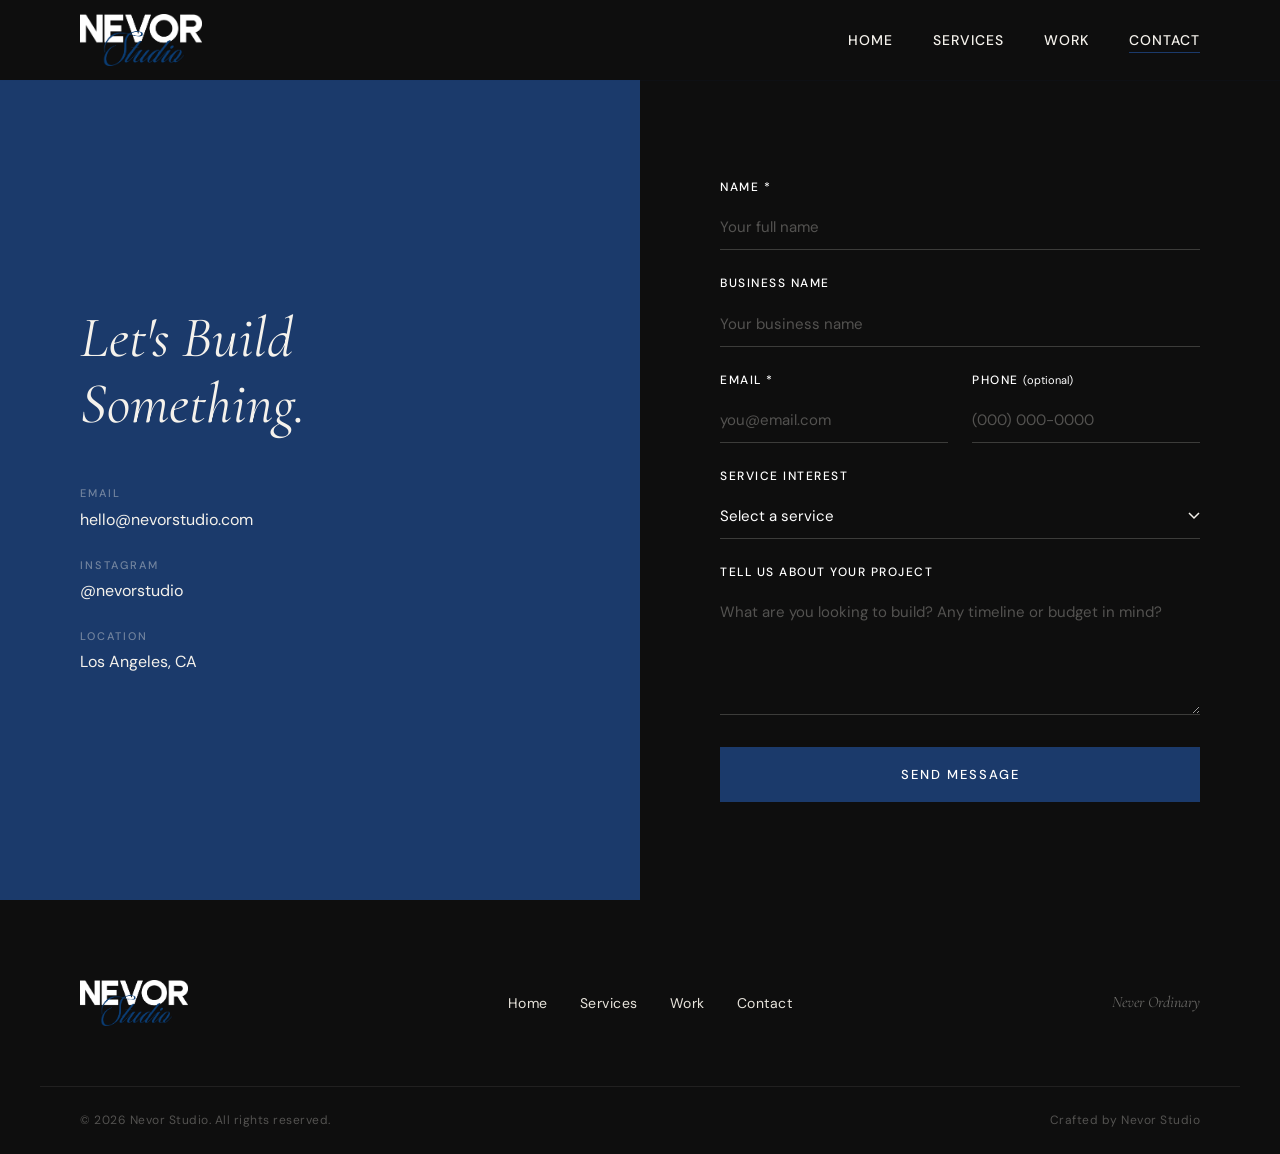
==== contact.html @ f866e5fb "Initial commit" ====
<!DOCTYPE html>
<html lang="en">
<head>
    <meta charset="UTF-8">
    <meta name="viewport" content="width=device-width, initial-scale=1.0">
    <title>Contact — NEVOR Studio</title>
    <link rel="preconnect" href="https://fonts.googleapis.com">
    <link rel="preconnect" href="https://fonts.gstatic.com" crossorigin>
    <link href="https://fonts.googleapis.com/css2?family=Cormorant+Garamond:ital,wght@0,400;0,600;0,700;1,400;1,600;1,700&family=DM+Sans:ital,wght@0,400;0,500;0,700;1,400&display=swap" rel="stylesheet">
    <link rel="stylesheet" href="styles.css">
</head>
<body>

    <!-- Navigation -->
    <nav class="nav nav-dark" id="nav">
        <div class="nav-inner">
            <a href="index.html" class="nav-logo" aria-label="Nevor Studio home">
                <img class="nav-logo-image" src="assets/nevor-logo.png" alt="Nevor Studio logo">
            </a>
            <button class="nav-hamburger" id="navHamburger" aria-label="Toggle menu">
                <span></span>
                <span></span>
                <span></span>
            </button>
            <ul class="nav-links" id="navLinks">
                <li><a href="index.html">Home</a></li>
                <li><a href="services.html">Services</a></li>
                <li><a href="work.html">Work</a></li>
                <li><a href="contact.html" class="active">Contact</a></li>
            </ul>
        </div>
    </nav>

    <!-- Mobile Overlay -->
    <div class="mobile-overlay" id="mobileOverlay">
        <ul class="mobile-nav-links">
            <li><a href="index.html">Home</a></li>
            <li><a href="services.html">Services</a></li>
            <li><a href="work.html">Work</a></li>
            <li><a href="contact.html">Contact</a></li>
        </ul>
    </div>

    <!-- Contact Section -->
    <section class="contact-split">
        <div class="contact-left">
            <div class="contact-left-content fade-in">
                <h1 class="contact-headline">Let's Build<br>Something.</h1>
                <div class="contact-info">
                    <div class="contact-info-item">
                        <span class="contact-info-label">Email</span>
                        <a href="mailto:hello@nevorstudio.com" class="contact-info-value">hello@nevorstudio.com</a>
                    </div>
                    <div class="contact-info-item">
                        <span class="contact-info-label">Instagram</span>
                        <a href="#" class="contact-info-value">@nevorstudio</a>
                    </div>
                    <div class="contact-info-item">
                        <span class="contact-info-label">Location</span>
                        <span class="contact-info-value">Los Angeles, CA</span>
                    </div>
                </div>
            </div>
        </div>
        <div class="contact-right">
            <form class="contact-form fade-in" action="#" method="POST">
                <div class="form-group">
                    <label for="name">Name *</label>
                    <input type="text" id="name" name="name" required placeholder="Your full name">
                </div>
                <div class="form-group">
                    <label for="business">Business Name</label>
                    <input type="text" id="business" name="business" placeholder="Your business name">
                </div>
                <div class="form-row">
                    <div class="form-group">
                        <label for="email">Email *</label>
                        <input type="email" id="email" name="email" required placeholder="you@email.com">
                    </div>
                    <div class="form-group">
                        <label for="phone">Phone <span class="optional">(optional)</span></label>
                        <input type="tel" id="phone" name="phone" placeholder="(000) 000-0000">
                    </div>
                </div>
                <div class="form-group">
                    <label for="service">Service Interest</label>
                    <select id="service" name="service">
                        <option value="" disabled selected>Select a service</option>
                        <option value="foundation">Foundation</option>
                        <option value="digital-presence">Digital Presence</option>
                        <option value="care-plan">Care Plan</option>
                        <option value="not-sure">Not Sure</option>
                    </select>
                </div>
                <div class="form-group">
                    <label for="message">Tell us about your project</label>
                    <textarea id="message" name="message" rows="5" placeholder="What are you looking to build? Any timeline or budget in mind?"></textarea>
                </div>
                <button type="submit" class="btn btn-submit">Send Message</button>
            </form>
        </div>
    </section>

    <!-- Footer -->
    <footer class="footer contact-footer">
        <div class="footer-inner">
            <div class="footer-logo">
                <a href="index.html" class="nav-logo">
                    <img class="footer-logo-image" src="assets/nevor-logo.png" alt="Nevor Studio logo">
                </a>
            </div>
            <ul class="footer-links">
                <li><a href="index.html">Home</a></li>
                <li><a href="services.html">Services</a></li>
                <li><a href="work.html">Work</a></li>
                <li><a href="contact.html">Contact</a></li>
            </ul>
            <p class="footer-tagline">Never Ordinary</p>
        </div>
        <div class="footer-bottom">
            <p>&copy; 2026 Nevor Studio. All rights reserved.</p>
            <p>Crafted by Nevor Studio</p>
        </div>
    </footer>

    <script src="main.js"></script>
</body>
</html>
---- styles.css ----
/* ============================================
   NEVOR Studio — styles.css
   ============================================ */

/* --- Reset & Base --- */
*, *::before, *::after {
    margin: 0;
    padding: 0;
    box-sizing: border-box;
}

:root {
    --navy: #1B3A6B;
    --cream: #F5F2EC;
    --dark: #0E0E0E;
    --warm-gray: #E8E4DC;
    --white: #FFFFFF;
    --mid-gray: #2A2A2A;
    --font-serif: 'Cormorant Garamond', Georgia, serif;
    --font-sans: 'DM Sans', Helvetica, Arial, sans-serif;
}

html {
    scroll-behavior: smooth;
    font-size: 16px;
}

body {
    font-family: var(--font-sans);
    background-color: var(--dark);
    color: var(--cream);
    line-height: 1.6;
    overflow-x: hidden;
    -webkit-font-smoothing: antialiased;
    -moz-osx-font-smoothing: grayscale;
}

a {
    text-decoration: none;
    color: inherit;
    transition: color 0.3s ease;
}

ul {
    list-style: none;
}

img {
    max-width: 100%;
    display: block;
}

.container {
    max-width: 1200px;
    margin: 0 auto;
    padding: 0 40px;
}

/* --- Fade-in Animation --- */
.fade-in {
    opacity: 0;
    transform: translateY(30px);
    transition: opacity 0.8s ease, transform 0.8s ease;
}

.fade-in.visible {
    opacity: 1;
    transform: translateY(0);
}

/* ============================================
   NAVIGATION
   ============================================ */
.nav {
    position: fixed;
    top: 0;
    left: 0;
    right: 0;
    z-index: 1000;
    transition: background-color 0.4s ease, box-shadow 0.4s ease;
    background: transparent;
}

.nav.scrolled,
.nav.nav-solid {
    background-color: var(--dark);
    box-shadow: 0 1px 0 rgba(27, 58, 107, 0.08);
}

.nav.nav-dark {
    background-color: var(--dark);
    box-shadow: 0 1px 0 rgba(27, 58, 107, 0.08);
}

.nav.nav-dark.scrolled {
    background-color: var(--dark);
}

.nav-inner {
    max-width: 1200px;
    margin: 0 auto;
    padding: 0 40px;
    display: flex;
    justify-content: space-between;
    align-items: center;
    height: 80px;
}

.nav-logo {
    display: flex;
    align-items: center;
    z-index: 1001;
}

.nav-logo-image {
    height: 52px;
    width: auto;
}

.logo-nevor {
    font-family: var(--font-serif);
    font-weight: 700;
    font-size: 22px;
    letter-spacing: 2px;
    text-transform: uppercase;
    color: var(--cream);
    transition: color 0.4s ease;
}

.logo-studio {
    font-family: var(--font-serif);
    font-weight: 400;
    font-style: italic;
    font-size: 20px;
    color: var(--cream);
    transition: color 0.4s ease;
}

.nav.scrolled .logo-nevor,
.nav.scrolled .logo-studio,
.nav.nav-solid .logo-nevor,
.nav.nav-solid .logo-studio {
    color: var(--cream);
}

.nav.nav-dark .logo-nevor,
.nav.nav-dark .logo-studio {
    color: var(--cream);
}

.nav.nav-dark.scrolled .logo-nevor,
.nav.nav-dark.scrolled .logo-studio {
    color: var(--cream);
}

.nav-links {
    display: flex;
    gap: 40px;
    align-items: center;
}

.nav-links a {
    font-family: var(--font-sans);
    font-size: 14px;
    font-weight: 500;
    letter-spacing: 1px;
    text-transform: uppercase;
    color: var(--cream);
    position: relative;
    transition: color 0.4s ease;
}

.nav.scrolled .nav-links a,
.nav.nav-solid .nav-links a {
    color: var(--cream);
}

.nav.nav-dark .nav-links a {
    color: var(--cream);
}

.nav.nav-dark.scrolled .nav-links a {
    color: var(--cream);
}

.nav-links a::after {
    content: '';
    position: absolute;
    bottom: -4px;
    left: 0;
    width: 0;
    height: 1px;
    background-color: var(--navy);
    transition: width 0.3s ease;
}

.nav-links a:hover::after,
.nav-links a.active::after {
    width: 100%;
}

/* Hamburger */
.nav-hamburger {
    display: none;
    flex-direction: column;
    justify-content: center;
    gap: 5px;
    background: none;
    border: none;
    cursor: pointer;
    z-index: 1001;
    padding: 8px;
}

.nav-hamburger span {
    display: block;
    width: 24px;
    height: 2px;
    background-color: var(--cream);
    transition: all 0.3s ease;
}

.nav.scrolled .nav-hamburger span,
.nav.nav-solid .nav-hamburger span {
    background-color: var(--cream);
}

.nav.nav-dark .nav-hamburger span {
    background-color: var(--cream);
}

.nav.nav-dark.scrolled .nav-hamburger span {
    background-color: var(--cream);
}

.nav-hamburger.active span {
    background-color: var(--cream) !important;
}

.nav-hamburger.active span:nth-child(1) {
    transform: rotate(45deg) translate(5px, 5px);
}

.nav-hamburger.active span:nth-child(2) {
    opacity: 0;
}

.nav-hamburger.active span:nth-child(3) {
    transform: rotate(-45deg) translate(5px, -5px);
}

/* Mobile Overlay */
.mobile-overlay {
    position: fixed;
    inset: 0;
    background-color: var(--dark);
    z-index: 999;
    display: flex;
    align-items: center;
    justify-content: center;
    opacity: 0;
    pointer-events: none;
    transition: opacity 0.4s ease;
}

.mobile-overlay.active {
    opacity: 1;
    pointer-events: all;
}

.mobile-nav-links {
    text-align: center;
    display: flex;
    flex-direction: column;
    gap: 32px;
}

.mobile-nav-links a {
    font-family: var(--font-serif);
    font-size: 36px;
    font-weight: 600;
    color: var(--cream);
    letter-spacing: 1px;
    transition: color 0.3s ease;
}

.mobile-nav-links a:hover {
    color: var(--navy);
}

/* ============================================
   HERO — Home
   ============================================ */
.hero {
    min-height: 100vh;
    display: flex;
    align-items: center;
    justify-content: center;
    position: relative;
    background-color: var(--dark);
    background-image:
        radial-gradient(ellipse at 20% 50%, rgba(27, 58, 107, 0.08) 0%, transparent 60%),
        radial-gradient(ellipse at 80% 30%, rgba(245, 242, 236, 0.03) 0%, transparent 50%);
    padding: 0 40px;
    text-align: center;
    overflow: hidden;
}

.hero::before {
    content: '';
    position: absolute;
    inset: 0;
    background-image: url("data:image/svg+xml,%3Csvg width='200' height='200' xmlns='http://www.w3.org/2000/svg'%3E%3Cfilter id='noise'%3E%3CfeTurbulence type='fractalNoise' baseFrequency='0.9' numOctaves='4' stitchTiles='stitch'/%3E%3C/filter%3E%3Crect width='100%25' height='100%25' filter='url(%23noise)' opacity='0.015'/%3E%3C/svg%3E");
    pointer-events: none;
}

.hero-content {
    position: relative;
    z-index: 1;
}

.hero-logo-container {
    display: flex;
    flex-direction: column;
    align-items: center;
    margin-bottom: 40px;
}

.hero-logo {
    max-width: 500px;
    height: auto;
    margin-bottom: 20px;
}

.hero-tagline {
    font-family: var(--font-sans);
    font-size: 18px;
    font-weight: 700;
    letter-spacing: 2px;
    text-transform: uppercase;
    color: var(--cream);
    margin: 0;
}

.hero-headline {
    margin-bottom: 32px;
}

.hero-line1 {
    display: block;
    font-family: var(--font-serif);
    font-style: italic;
    font-weight: 400;
    font-size: clamp(56px, 8vw, 96px);
    line-height: 1.05;
    color: var(--cream);
}

.hero-line2 {
    display: block;
    font-family: var(--font-serif);
    font-weight: 700;
    font-size: clamp(56px, 8vw, 96px);
    line-height: 1.05;
    color: var(--navy);
}

.hero-sub {
    font-family: var(--font-sans);
    font-size: clamp(15px, 1.8vw, 18px);
    color: var(--warm-gray);
    max-width: 540px;
    margin: 0 auto 48px;
    line-height: 1.7;
}

/* Scroll Indicator */
.scroll-indicator {
    position: absolute;
    bottom: 40px;
    left: 50%;
    transform: translateX(-50%);
}

.scroll-indicator span {
    display: block;
    width: 1px;
    height: 48px;
    background: linear-gradient(to bottom, var(--cream), transparent);
    animation: scrollPulse 2s ease-in-out infinite;
}

@keyframes scrollPulse {
    0%, 100% { opacity: 0.4; transform: scaleY(1); }
    50% { opacity: 1; transform: scaleY(1.2); }
}

/* ============================================
   PAGE GUIDE LINES — Wireframe Effect
   ============================================ */
body::before {
    content: '';
    position: fixed;
    top: 0;
    left: 50%;
    transform: translateX(-50%);
    width: 1px;
    height: 100%;
    background: linear-gradient(to bottom, rgba(245, 242, 236, 0.25), rgba(245, 242, 236, 0.1), transparent);
    pointer-events: none;
    z-index: -1;
}

.hero::after,
.intro::after,
.services-overview::after,
.work-teaser::after,
.process::after {
    content: '';
    display: block;
    position: absolute;
    bottom: -80px;
    left: 50%;
    transform: translateX(-50%);
    width: 1px;
    height: 80px;
    background: linear-gradient(to bottom, rgba(245, 242, 236, 0.4), rgba(245, 242, 236, 0.1));
    pointer-events: none;
}

/* ============================================
   BUTTONS
   ============================================ */
.btn {
    display: inline-block;
    font-family: var(--font-sans);
    font-size: 13px;
    font-weight: 500;
    letter-spacing: 2px;
    text-transform: uppercase;
    padding: 16px 40px;
    border: none;
    cursor: pointer;
    transition: all 0.4s ease;
}

.btn-outline-cream {
    background: transparent;
    border: 1px solid var(--cream);
    color: var(--cream);
}

.btn-outline-cream:hover {
    background: var(--navy);
    border-color: var(--navy);
    color: var(--white);
}

.btn-outline-dark {
    background: transparent;
    border: 1px solid var(--dark);
    color: var(--dark);
}

.btn-outline-dark:hover {
    background: var(--navy);
    border-color: var(--navy);
    color: var(--white);
}

.btn-cream {
    background: var(--cream);
    color: var(--dark);
}

.btn-cream:hover {
    background: var(--white);
    transform: translateY(-2px);
}

.btn-submit {
    background: var(--navy);
    color: var(--white);
    width: 100%;
    font-family: var(--font-sans);
    font-size: 13px;
    font-weight: 500;
    letter-spacing: 2px;
    text-transform: uppercase;
    padding: 18px 40px;
    border: 1px solid var(--navy);
    cursor: pointer;
    transition: all 0.4s ease;
}

.btn-submit:hover {
    background: var(--dark);
    border-color: var(--dark);
}

/* Text Links */
.text-link {
    font-family: var(--font-sans);
    font-size: 14px;
    font-weight: 500;
    letter-spacing: 1px;
    text-transform: uppercase;
    color: var(--cream);
    position: relative;
    display: inline-block;
}

.text-link::after {
    content: '';
    position: absolute;
    bottom: -2px;
    left: 0;
    width: 100%;
    height: 1px;
    background-color: currentColor;
    transform: scaleX(0.3);
    transform-origin: left;
    transition: transform 0.3s ease;
}

.text-link:hover::after {
    transform: scaleX(1);
}

.text-link.light {
    color: var(--cream);
}

/* ============================================
   SECTION LABELS
   ============================================ */
.section-label {
    display: flex;
    align-items: center;
    justify-content: center;
    gap: 20px;
    margin-bottom: 48px;
}

.label-text {
    font-family: var(--font-sans);
    font-size: 12px;
    font-weight: 500;
    letter-spacing: 3px;
    text-transform: uppercase;
    color: var(--cream);
    white-space: nowrap;
}

.label-text.light {
    color: var(--warm-gray);
}

.label-line {
    display: block;
    width: 60px;
    height: 1px;
    background-color: rgba(245, 242, 236, 0.2);
}

.label-line.light {
    background-color: rgba(245, 242, 236, 0.2);
}

.section-link {
    text-align: center;
    margin-top: 48px;
}

/* ============================================
   INTRO / PHILOSOPHY
   ============================================ */
.intro {
    background-color: var(--dark);
    padding: 120px 0;
    text-align: center;
    position: relative;
}

.intro-statement {
    font-family: var(--font-serif);
    font-size: clamp(28px, 3.5vw, 42px);
    font-weight: 400;
    line-height: 1.4;
    color: var(--cream);
    max-width: 800px;
    margin: 0 auto;
}

/* ============================================
   DARK SECTION
   ============================================ */
.dark-section {
    background-color: var(--dark);
    padding: 120px 0;
}

/* ============================================
   SERVICES OVERVIEW — Home
   ============================================ */
.services-overview {
    padding: 120px 0;
    position: relative;
}

.services-grid {
    display: grid;
    grid-template-columns: repeat(3, 1fr);
    gap: 32px;
}

.service-card {
    border: 1px solid rgba(27, 58, 107, 0.4);
    padding: 48px 36px;
    transition: all 0.5s ease;
    position: relative;
    overflow: hidden;
    box-shadow: 0 4px 12px rgba(27, 58, 107, 0.15);
}

.service-card::before {
    content: '';
    position: absolute;
    inset: 0;
    background-color: var(--navy);
    opacity: 0;
    transition: opacity 0.5s ease;
    z-index: 0;
}

.service-card:hover::before {
    opacity: 1;
}

.service-card:hover {
    transform: translateY(-6px);
    border-color: var(--navy);
}

.service-card > * {
    position: relative;
    z-index: 1;
}

.service-card-title {
    font-family: var(--font-serif);
    font-size: 28px;
    font-weight: 600;
    color: var(--cream);
    margin-bottom: 16px;
}

.service-card-desc {
    font-family: var(--font-sans);
    font-size: 15px;
    color: var(--warm-gray);
    line-height: 1.7;
    margin-bottom: 24px;
}

.service-card-arrow {
    font-size: 20px;
    color: var(--cream);
    opacity: 0;
    transition: opacity 0.3s ease;
}

.service-card:hover .service-card-arrow {
    opacity: 1;
}

/* ============================================
   WORK GRID — Home
   ============================================ */
.work-teaser {
    background-color: var(--dark);
    padding: 120px 0;
    position: relative;
}

.work-grid {
    display: grid;
    grid-template-columns: repeat(2, 1fr);
    gap: 50px;
    padding: 40px;
    max-width: 1200px;
}

.work-card-image {
    width: 100%;
    aspect-ratio: 1 / 1;
    flex: 0 0 auto;
    margin-bottom: 12px;
    overflow: hidden;
    position: relative;
    background-color: rgba(27, 58, 107, 0.06);
    border: none;
    border-radius: 4px;
    display: flex;
    align-items: center;
    justify-content: center;
}

.work-card-image::after {
    content: '';
    position: absolute;
    inset: 0;
    background: linear-gradient(135deg, transparent 40%, rgba(27, 58, 107, 0.1));
    opacity: 0;
    transition: opacity 0.4s ease;
}

.work-card:hover .work-card-image::after {
    opacity: 1;
}

.work-card-photo {
    width: 100%;
    height: 100%;
    object-fit: cover;
    display: block;
}

.work-card-title {
    font-family: var(--font-serif);
    font-size: 24px;
    font-weight: 600;
    color: var(--white);
    margin: 0 0 4px 0;
    line-height: 1.2;
}

.work-card-tag {
    font-family: var(--font-sans);
    font-size: 13px;
    font-weight: 500;
    letter-spacing: 1.5px;
    text-transform: uppercase;
    color: var(--navy);
    margin: 0 0 0 0;
}

.work-card-desc {
    font-family: var(--font-sans);
    font-size: 13px;
    color: var(--white);
    line-height: 1.5;
    margin: 6px 0 0 0;
    display: -webkit-box;
    -webkit-line-clamp: 2;
    -webkit-box-orient: vertical;
    overflow: hidden;
}

/* ============================================
   PROCESS STRIP
   ============================================ */
.process {
    padding: 120px 0;
    position: relative;
}

.process-grid {
    display: grid;
    grid-template-columns: repeat(4, 1fr);
    gap: 40px;
}

.process-step {
    text-align: center;
}

.process-number {
    display: block;
    font-family: var(--font-serif);
    font-size: 48px;
    font-weight: 700;
    color: var(--navy);
    margin-bottom: 12px;
}

.process-label {
    font-family: var(--font-sans);
    font-size: 16px;
    font-weight: 500;
    color: var(--cream);
    letter-spacing: 1px;
    text-transform: uppercase;
    margin-bottom: 10px;
}

.process-desc {
    font-family: var(--font-sans);
    font-size: 14px;
    color: var(--warm-gray);
    line-height: 1.6;
}

/* ============================================
   CTA SECTION
   ============================================ */
.cta-section {
    background-color: var(--navy);
    padding: 120px 0;
    text-align: center;
}

.cta-headline {
    font-family: var(--font-serif);
    font-size: clamp(32px, 4vw, 48px);
    font-weight: 400;
    font-style: italic;
    color: var(--cream);
    margin-bottom: 16px;
}

.cta-sub {
    font-family: var(--font-sans);
    font-size: 16px;
    color: rgba(245, 242, 236, 0.7);
    margin-bottom: 40px;
}

/* Work Page CTA Section */
.work-cta-section {
    background-color: var(--dark);
    padding: 80px 40px;
    text-align: center;
}

.work-cta-content {
    max-width: 600px;
    margin: 0 auto;
}

.work-cta-headline {
    font-family: var(--font-serif);
    font-size: clamp(28px, 3vw, 40px);
    font-weight: 400;
    font-style: italic;
    color: var(--cream);
    margin-bottom: 16px;
}

.work-cta-subtext {
    font-family: var(--font-sans);
    font-size: 16px;
    color: var(--white);
    margin-bottom: 32px;
    line-height: 1.6;
}

.work-cta-button {
    display: inline-block;
    font-family: var(--font-sans);
    font-size: 14px;
    font-weight: 500;
    letter-spacing: 1px;
    text-transform: uppercase;
    color: var(--white);
    background-color: var(--navy);
    border: 2px solid var(--navy);
    padding: 14px 40px;
    border-radius: 0;
    transition: all 0.3s ease;
    cursor: pointer;
    text-decoration: none;
}

.work-cta-button:hover {
    background-color: transparent;
    color: var(--navy);
    border-color: var(--navy);
}

@media (max-width: 768px) {
    .work-cta-section {
        padding: 60px 20px;
    }

    .work-cta-headline {
        font-size: clamp(24px, 5vw, 32px);
    }

    .work-cta-subtext {
        font-size: 15px;
        margin-bottom: 24px;
    }

    .work-cta-button {
        padding: 12px 32px;
        font-size: 13px;
    }
}

/* ============================================
   FOOTER
   ============================================ */
.footer {
    background-color: var(--dark);
    padding-top: 0;
}

.footer.contact-footer {
    padding-top: 80px;
}

.footer-inner {
    max-width: 1200px;
    margin: 0 auto;
    padding: 0 40px;
    display: flex;
    justify-content: space-between;
    align-items: center;
    padding-bottom: 60px;
    border-bottom: 1px solid rgba(245, 242, 236, 0.08);
}

.footer .logo-nevor,
.footer .logo-studio {
    color: var(--cream);
}

.footer-logo-image {
    height: 46px;
    width: auto;
}

.footer-links {
    display: flex;
    gap: 32px;
}

.footer-links a {
    font-family: var(--font-sans);
    font-size: 14px;
    color: var(--warm-gray);
    letter-spacing: 0.5px;
    transition: color 0.3s ease;
}

.footer-links a:hover {
    color: var(--cream);
}

.footer-tagline {
    font-family: var(--font-serif);
    font-style: italic;
    font-size: 16px;
    color: rgba(245, 242, 236, 0.4);
}

.footer-bottom {
    max-width: 1200px;
    margin: 0 auto;
    padding: 24px 40px;
    display: flex;
    justify-content: space-between;
    align-items: center;
}

.footer-bottom p {
    font-family: var(--font-sans);
    font-size: 12px;
    color: rgba(245, 242, 236, 0.3);
    letter-spacing: 0.5px;
}

/* ============================================
   PAGE HEROES — Internal Pages
   ============================================ */
.page-hero {
    padding: 160px 0 80px;
    text-align: center;
    position: relative;
    overflow: hidden;
}

.page-hero::before {
    content: '';
    position: absolute;
    inset: 0;
    background-image: url("data:image/svg+xml,%3Csvg width='200' height='200' xmlns='http://www.w3.org/2000/svg'%3E%3Cfilter id='noise'%3E%3CfeTurbulence type='fractalNoise' baseFrequency='0.9' numOctaves='4' stitchTiles='stitch'/%3E%3C/filter%3E%3Crect width='100%25' height='100%25' filter='url(%23noise)' opacity='0.015'/%3E%3C/svg%3E");
    pointer-events: none;
}

.page-hero-cream {
    background-color: var(--dark);
    background-image:
        radial-gradient(ellipse at 20% 50%, rgba(27, 58, 107, 0.08) 0%, transparent 60%),
        radial-gradient(ellipse at 80% 30%, rgba(245, 242, 236, 0.03) 0%, transparent 50%);
}

.page-hero-dark {
    background-color: var(--dark);
    background-image:
        radial-gradient(ellipse at 20% 50%, rgba(27, 58, 107, 0.08) 0%, transparent 60%),
        radial-gradient(ellipse at 80% 30%, rgba(245, 242, 236, 0.03) 0%, transparent 50%);
}

.page-hero-headline {
    font-family: var(--font-serif);
    font-size: clamp(40px, 5vw, 64px);
    font-weight: 400;
    font-style: italic;
    color: var(--cream);
    margin-bottom: 16px;
    position: relative;
    z-index: 1;
}

.page-hero-headline.light {
    color: var(--cream);
}

.page-hero-sub {
    font-family: var(--font-sans);
    font-size: 17px;
    color: rgba(245, 242, 236, 0.7);
    max-width: 520px;
    margin: 0 auto;
    position: relative;
    z-index: 1;
}

.page-hero-sub.light {
    color: var(--warm-gray);
}

.work-hero-title {
    font-family: var(--font-sans);
    font-size: 13px;
    font-weight: 500;
    letter-spacing: 2px;
    text-transform: uppercase;
    color: var(--warm-gray);
    margin-bottom: 20px;
}

.work-hero-sub {
    font-family: var(--font-serif);
    font-size: clamp(40px, 5vw, 64px);
    font-weight: 400;
    font-style: italic;
    line-height: 1.1;
    color: var(--cream);
    max-width: 760px;
}

.work-hero-image-wrap {
    margin-top: 32px;
    width: 100%;
    max-width: 920px;
    aspect-ratio: 4 / 5;
    margin-left: auto;
    margin-right: auto;
    overflow: hidden;
    border: 1px solid rgba(245, 242, 236, 0.2);
    background-color: rgba(245, 242, 236, 0.06);
    display: flex;
    align-items: center;
    justify-content: center;
}

.work-hero-image {
    width: 100%;
    height: 100%;
    object-fit: contain;
}

/* ============================================
   SERVICES PAGE — Packages
   ============================================ */
.package-section {
    padding: 120px 0;
}

.package-section:not(.dark-section) {
    background-color: var(--dark);
}

.package-header {
    text-align: center;
    margin-bottom: 64px;
}

.package-label {
    font-family: var(--font-sans);
    font-size: 12px;
    font-weight: 500;
    letter-spacing: 3px;
    text-transform: uppercase;
    color: var(--warm-gray);
    display: block;
    margin-bottom: 16px;
}

.package-label.dark {
    color: var(--warm-gray);
}

.package-title {
    font-family: var(--font-serif);
    font-size: clamp(36px, 4vw, 52px);
    font-weight: 600;
    color: var(--cream);
    margin-bottom: 12px;
}

.package-title.dark {
    color: var(--cream);
}

.package-price {
    font-family: var(--font-sans);
    font-size: 18px;
    font-weight: 500;
    color: var(--navy);
    letter-spacing: 1px;
    margin-bottom: 16px;
}

.package-price.dark {
    color: var(--navy);
}

.package-desc {
    font-family: var(--font-sans);
    font-size: 16px;
    color: var(--warm-gray);
    max-width: 500px;
    margin: 0 auto;
}

.package-desc.dark {
    color: var(--warm-gray);
}

.package-deliverables {
    display: grid;
    grid-template-columns: repeat(3, 1fr);
    gap: 40px;
    margin-bottom: 48px;
}

.deliverable-col {
    border: 1px solid rgba(27, 58, 107, 0.4);
    padding: 32px 24px;
    border-radius: 4px;
    box-shadow: 0 4px 12px rgba(27, 58, 107, 0.15);
}

.deliverable-heading {
    font-family: var(--font-sans);
    font-size: 14px;
    font-weight: 700;
    letter-spacing: 1px;
    text-transform: uppercase;
    color: var(--cream);
    margin-bottom: 20px;
    padding-bottom: 12px;
    border-bottom: 1px solid rgba(245, 242, 236, 0.1);
}

.deliverable-heading.dark {
    color: var(--cream);
    border-bottom-color: rgba(245, 242, 236, 0.1);
}

.deliverable-list {
    list-style: none;
}

.deliverable-list li {
    font-family: var(--font-sans);
    font-size: 14px;
    color: var(--warm-gray);
    line-height: 1.6;
    padding: 8px 0;
    padding-left: 16px;
    position: relative;
}

.deliverable-list li::before {
    content: '';
    position: absolute;
    left: 0;
    top: 50%;
    transform: translateY(-50%);
    width: 4px;
    height: 4px;
    border-radius: 50%;
    background-color: var(--navy);
}

.deliverable-list.dark li {
    color: var(--warm-gray);
}

.package-cta {
    text-align: center;
}

/* Care Plans Grid */
.care-plans-grid {
    display: grid;
    grid-template-columns: repeat(3, 1fr);
    gap: 32px;
    margin-top: 48px;
}

.care-card {
    border: 1px solid rgba(27, 58, 107, 0.3);
    padding: 48px 36px;
    transition: all 0.4s ease;
    box-shadow: 0 4px 12px rgba(27, 58, 107, 0.15);
}

.care-card:hover {
    border-color: var(--navy);
    transform: translateY(-4px);
}

.care-card-title {
    font-family: var(--font-serif);
    font-size: 26px;
    font-weight: 600;
    color: var(--cream);
    margin-bottom: 16px;
}

.care-card-desc {
    font-family: var(--font-sans);
    font-size: 15px;
    color: var(--warm-gray);
    line-height: 1.7;
    margin-bottom: 24px;
}

/* ============================================
   WORK PAGE
   ============================================ */
.work-section {
    background-color: var(--dark);
    padding: 80px 0 120px;
}

.work-grid-full {
    display: grid;
    grid-template-columns: repeat(2, 1fr);
    gap: 48px 40px;
}

.work-card {
    aspect-ratio: 1 / 1;
    transition: opacity 0.4s ease, transform 0.4s ease;
    background-color: transparent;
    border: 1px solid rgba(27, 58, 107, 0.4);
    padding: 16px;
    border-radius: 4px;
    box-shadow: 0 4px 12px rgba(27, 58, 107, 0.15);
    display: flex;
    flex-direction: column;
    overflow: visible;
}

.work-card-link {
    display: block;
}

.work-card-link:hover .work-card {
    transform: translateY(-4px);
}

/* ============================================
   WORK CAROUSEL LAYOUT - CARD VERSION
   ============================================ */
.work-carousel-section {
    background-color: var(--dark);
    padding: 100px 40px 40px 40px;
    min-height: auto;
    display: flex;
    align-items: center;
    justify-content: center;
    gap: 40px;
}

.carousel-arrow {
    flex-shrink: 0;
    width: 50px;
    height: 50px;
    border: none;
    background-color: transparent;
    color: var(--cream);
    cursor: pointer;
    display: flex;
    align-items: center;
    justify-content: center;
    transition: color 0.3s ease, transform 0.3s ease;
    padding: 0;
}

.carousel-arrow svg {
    width: 28px;
    height: 28px;
}

.carousel-arrow:hover {
    color: var(--warm-gray);
    transform: scale(1.1);
}

.carousel-arrow:disabled {
    opacity: 0.3;
    cursor: not-allowed;
    transform: scale(1);
}

.carousel-wrapper {
    flex: 1;
    max-width: 1200px;
    display: flex;
    flex-direction: column;
    align-items: center;
}

.carousel-items {
    width: 100%;
    position: relative;
}

.carousel-card {
    display: grid;
    grid-template-columns: 1fr 1fr;
    grid-template-areas:
        "image header"
        "image content";
    column-gap: 60px;
    row-gap: 0;
    align-items: start;
    opacity: 0;
    transform: scale(0.95);
    transition: opacity 0.5s ease, transform 0.5s ease;
    pointer-events: none;
    position: absolute;
    width: 100%;
    height: 100%;
}

.carousel-card.active {
    opacity: 1;
    transform: scale(1);
    pointer-events: auto;
    position: relative;
    width: 100%;
    height: auto;
}

.card-header {
    grid-area: header;
    margin-bottom: 0;
}

.card-image-container {
    grid-area: image;
    width: 100%;
    aspect-ratio: 4 / 5;
    border-radius: 20px;
    overflow: hidden;
    background-color: rgba(245, 242, 236, 0.06);
    display: flex;
    align-items: center;
    justify-content: center;
    border: 1px solid rgba(245, 242, 236, 0.15);
}

.card-image {
    width: 100%;
    height: 100%;
    object-fit: cover;
    display: block;
}

.card-content {
    grid-area: content;
    display: flex;
    flex-direction: column;
    justify-content: flex-start;
    align-self: start;
    padding: 2px 0 0 0;
}

.card-header {
    grid-area: header;
    margin-bottom: 0;
}

.card-brand-name {
    font-family: var(--font-serif);
    font-size: clamp(36px, 5vw, 56px);
    font-weight: 600;
    font-style: normal;
    color: var(--cream);
    line-height: 1.1;
    margin-bottom: 8px;
}

.card-category {
    font-family: var(--font-sans);
    font-size: clamp(16px, 2vw, 20px);
    font-weight: 500;
    letter-spacing: 1px;
    text-transform: uppercase;
    color: var(--warm-gray);
    margin: 0;
}

.card-description {
    font-family: var(--font-sans);
    font-size: 16px;
    color: var(--warm-gray);
    line-height: 1.8;
    margin-bottom: 32px;
}

.card-meta {
    display: flex;
    flex-direction: column;
    gap: 16px;
    border-top: 1px solid rgba(245, 242, 236, 0.15);
    padding-top: 24px;
}

.meta-row {
    display: flex;
    justify-content: space-between;
    align-items: center;
    gap: 20px;
}

.meta-label {
    font-family: var(--font-sans);
    font-size: 13px;
    font-weight: 500;
    letter-spacing: 1px;
    text-transform: uppercase;
    color: var(--warm-gray);
    flex: 0 0 auto;
}

.meta-value {
    font-family: var(--font-sans);
    font-size: 15px;
    color: var(--cream);
    text-align: right;
    flex: 1;
}

.carousel-indicators {
    display: flex;
    justify-content: center;
    gap: 12px;
    margin-top: 48px;
}

.indicator {
    width: 10px;
    height: 10px;
    border-radius: 50%;
    border: none;
    background-color: rgba(245, 242, 236, 0.3);
    cursor: pointer;
    transition: all 0.3s ease;
    padding: 0;
}

.indicator.active {
    background-color: var(--cream);
    transform: scale(1.3);
}

.indicator:hover {
    background-color: var(--warm-gray);
}

/* Responsive card layout */
@media (max-width: 1024px) {
    .work-carousel-section {
        padding: 80px 30px;
        gap: 30px;
    }

    .carousel-card {
        grid-template-columns: 1fr;
        grid-template-areas:
            "image"
            "header"
            "content";
        gap: 40px;
    }

    .card-image-container {
        aspect-ratio: 16 / 9;
    }

    .card-brand-name {
        font-size: clamp(28px, 4vw, 40px);
    }

    .card-category {
        font-size: clamp(14px, 1.8vw, 18px);
    }

    .carousel-arrow {
        width: 40px;
        height: 40px;
    }

    .carousel-arrow svg {
        width: 24px;
        height: 24px;
    }
}

@media (max-width: 768px) {
    .work-carousel-section {
        padding: 100px 20px 60px 20px;
        gap: 20px;
        flex-direction: column;
    }

    /* Hide arrows on mobile */
    .carousel-arrow {
        display: none;
    }

    .carousel-wrapper {
        width: 100%;
        max-width: 100%;
    }

    .carousel-card {
        grid-template-columns: 1fr;
        grid-template-areas:
            "header"
            "image"
            "content";
        gap: 20px;
    }

    .card-header {
        margin-bottom: 0;
    }

    .card-image-container {
        aspect-ratio: 1 / 1.1;
    }

    .card-content {
        padding: 0;
    }

    .card-brand-name {
        font-size: clamp(24px, 5vw, 32px);
    }

    .card-category {
        font-size: 14px;
    }

    .card-description {
        font-size: 14px;
        margin-bottom: 20px;
    }

    .card-meta {
        gap: 12px;
        padding-top: 16px;
    }

    .meta-row {
        flex-direction: column;
        align-items: flex-start;
        gap: 4px;
    }

    .meta-value {
        text-align: left;
    }

    .carousel-indicators {
        margin-top: 32px;
    }
}

/* ============================================
   CASE STUDY PAGE
   ============================================ */
.case-study-hero {
    padding: 160px 0 80px;
    background-color: var(--dark);
}

.case-hero-image-wrap {
    margin-top: 36px;
    width: 100%;
    aspect-ratio: 16 / 9;
    overflow: hidden;
    background-color: rgba(245, 242, 236, 0.06);
    display: flex;
    align-items: center;
    justify-content: center;
}

.case-hero-image {
    width: 100%;
    height: 100%;
    object-fit: contain;
    display: block;
    border: 1px solid rgba(245, 242, 236, 0.15);
}

.case-study-title {
    font-family: var(--font-serif);
    font-size: clamp(52px, 8vw, 96px);
    font-style: italic;
    font-weight: 400;
    color: var(--cream);
    line-height: 1;
    margin-bottom: 16px;
}

.case-study-kicker {
    font-family: var(--font-sans);
    font-size: 13px;
    font-weight: 500;
    letter-spacing: 2px;
    text-transform: uppercase;
    color: var(--warm-gray);
}

.case-study-intro {
    background-color: var(--dark);
    padding: 80px 0;
}

.case-study-lead {
    font-family: var(--font-serif);
    font-size: clamp(28px, 3vw, 40px);
    line-height: 1.35;
    color: var(--cream);
    max-width: 980px;
}

.case-study-lead + .case-study-lead {
    margin-top: 20px;
}

.case-meta-grid {
    display: grid;
    grid-template-columns: repeat(4, 1fr);
    gap: 28px;
    margin-top: 56px;
}

.case-meta-label {
    display: block;
    font-family: var(--font-sans);
    font-size: 11px;
    font-weight: 500;
    letter-spacing: 2px;
    text-transform: uppercase;
    color: rgba(14, 14, 14, 0.45);
    margin-bottom: 6px;
}

.case-meta-value {
    font-family: var(--font-sans);
    font-size: 17px;
    color: var(--dark);
}

.case-content-section {
    background-color: var(--dark);
    padding: 0 0 80px;
}

.case-section-title {
    font-family: var(--font-sans);
    font-size: 13px;
    font-weight: 700;
    letter-spacing: 2px;
    text-transform: uppercase;
    color: var(--navy);
    margin-bottom: 18px;
}

.case-paragraph {
    font-family: var(--font-sans);
    font-size: 17px;
    line-height: 1.8;
    color: rgba(245, 242, 236, 0.8);
    max-width: 1000px;
}

.case-gallery-grid {
    margin-top: 40px;
    display: grid;
    grid-template-columns: repeat(2, minmax(0, 1fr));
    gap: 20px;
    align-items: start;
}

.case-gallery-image {
    width: 100%;
    height: auto;
    display: block;
    border: 1px solid rgba(14, 14, 14, 0.08);
}

.case-story-slider {
    position: relative;
    min-height: 560px;
    background: rgba(255, 255, 255, 0.45);
    border: 1px solid rgba(14, 14, 14, 0.08);
    padding: 40px 40px 90px;
}

.case-slide {
    position: absolute;
    inset: 40px 40px 90px;
    display: grid;
    grid-template-columns: 1fr 1fr;
    gap: 28px;
    align-items: start;
    opacity: 0;
    pointer-events: none;
    transition: opacity 0.5s ease;
}

.case-slide.active {
    opacity: 1;
    pointer-events: auto;
}

.case-slide-image-wrap {
    aspect-ratio: 4 / 5;
    overflow: hidden;
    border: 1px solid rgba(14, 14, 14, 0.08);
    background-color: rgba(27, 58, 107, 0.06);
    align-self: start;
    display: flex;
    align-items: center;
    justify-content: center;
}

.case-slider-controls {
    position: absolute;
    left: 40px;
    right: 40px;
    bottom: 28px;
    display: flex;
    align-items: center;
    justify-content: space-between;
    gap: 16px;
}

.case-slider-btn {
    width: 44px;
    height: 44px;
    border: 1px solid rgba(14, 14, 14, 0.16);
    background: transparent;
    color: var(--dark);
    cursor: pointer;
    font-size: 18px;
}

.case-slider-dots {
    display: flex;
    align-items: center;
    justify-content: center;
    gap: 8px;
    flex: 1;
}

.case-slider-dot {
    width: 8px;
    height: 8px;
    border-radius: 50%;
    border: none;
    background: rgba(14, 14, 14, 0.25);
    cursor: pointer;
}

.case-slider-dot.active {
    background: var(--navy);
}

.case-slide-image-wrap .case-gallery-image {
    width: 100%;
    height: 100%;
    object-fit: contain;
    border: none;
}

/* ============================================
   SIMPLE CASE LAYOUT
   ============================================ */
.case-simple-page {
    background-color: var(--dark);
    padding: 120px 0 70px;
    min-height: calc(100vh - 80px);
}

.case-simple-head {
    margin-bottom: 20px;
}

.case-simple-client {
    font-family: var(--font-sans);
    font-size: 12px;
    font-weight: 500;
    color: rgba(245, 242, 236, 0.8);
    margin-bottom: 4px;
}

.case-simple-title {
    font-family: var(--font-sans);
    font-size: clamp(38px, 6vw, 64px);
    line-height: 1;
    text-transform: uppercase;
    letter-spacing: 0.5px;
    color: var(--cream);
}

.case-simple-layout {
    display: grid;
    grid-template-columns: 1.2fr 1fr;
    gap: 36px;
    align-items: start;
}

.case-simple-media {
    aspect-ratio: 4 / 5;
    border-radius: 14px;
    overflow: hidden;
    background: rgba(255, 255, 255, 0.06);
}

.case-simple-media img {
    width: 100%;
    height: 100%;
    object-fit: cover;
    transition: opacity 0.35s ease;
}

.case-simple-content {
    color: var(--cream);
    padding-top: 10px;
}

.case-simple-text {
    font-family: var(--font-sans);
    font-size: clamp(18px, 1.7vw, 21px);
    line-height: 1.65;
    color: rgba(245, 242, 236, 0.9);
}

.case-simple-text + .case-simple-text {
    margin-top: 14px;
}

.case-simple-meta {
    margin-top: 30px;
}

.case-simple-meta-row {
    display: grid;
    grid-template-columns: 1fr 1fr;
    gap: 16px;
    padding: 14px 0;
    border-bottom: 1px solid rgba(245, 242, 236, 0.1);
    font-family: var(--font-sans);
    font-size: 18px;
}

.case-simple-meta-row span:first-child {
    font-weight: 700;
    color: rgba(245, 242, 236, 0.95);
}

.case-simple-meta-row span:last-child {
    text-align: right;
    color: rgba(245, 242, 236, 0.88);
}

.case-simple-controls {
    grid-column: 1 / -1;
    display: flex;
    align-items: center;
    justify-content: center;
    gap: 14px;
    margin-top: 8px;
}

.case-simple-arrow {
    width: 44px;
    height: 44px;
    border: 1px solid rgba(245, 242, 236, 0.25);
    background: transparent;
    color: var(--cream);
    cursor: pointer;
    font-size: 18px;
    line-height: 1;
}

/* ============================================
   CONTACT PAGE
   ============================================ */
.contact-split {
    display: grid;
    grid-template-columns: 1fr 1fr;
    min-height: 100vh;
}

.contact-left {
    background-color: var(--navy);
    display: flex;
    align-items: center;
    padding: 160px 80px 80px;
}

.contact-left-content {
    max-width: 400px;
}

.contact-headline {
    font-family: var(--font-serif);
    font-size: clamp(40px, 4.5vw, 60px);
    font-weight: 400;
    font-style: italic;
    color: var(--cream);
    line-height: 1.15;
    margin-bottom: 48px;
}

.contact-info {
    display: flex;
    flex-direction: column;
    gap: 24px;
}

.contact-info-label {
    display: block;
    font-family: var(--font-sans);
    font-size: 11px;
    font-weight: 500;
    letter-spacing: 2px;
    text-transform: uppercase;
    color: rgba(245, 242, 236, 0.4);
    margin-bottom: 4px;
}

.contact-info-value {
    font-family: var(--font-sans);
    font-size: 16px;
    color: var(--cream);
    transition: color 0.3s ease;
}

a.contact-info-value:hover {
    color: var(--warm-gray);
}

.contact-right {
    background-color: var(--dark);
    display: flex;
    flex-direction: column;
    justify-content: center;
    padding: 160px 80px 80px;
}

/* Form Styles */
.contact-form {
    max-width: 480px;
}

.form-group {
    margin-bottom: 24px;
}

.form-row {
    display: grid;
    grid-template-columns: 1fr 1fr;
    gap: 24px;
}

.contact-form label {
    display: block;
    font-family: var(--font-sans);
    font-size: 12px;
    font-weight: 500;
    letter-spacing: 1.5px;
    text-transform: uppercase;
    color: var(--white);
    margin-bottom: 8px;
}

.contact-form label .optional {
    font-weight: 400;
    letter-spacing: 0;
    text-transform: none;
    font-size: 11px;
}

.contact-form input,
.contact-form select,
.contact-form textarea {
    width: 100%;
    font-family: var(--font-sans);
    font-size: 15px;
    color: var(--white);
    background: transparent;
    border: none;
    border-bottom: 1px solid rgba(245, 242, 236, 0.2);
    padding: 12px 0;
    outline: none;
    transition: border-color 0.3s ease;
    -webkit-appearance: none;
    border-radius: 0;
}

.contact-form input:focus,
.contact-form select:focus,
.contact-form textarea:focus {
    border-bottom-color: var(--navy);
}

.contact-form input::placeholder,
.contact-form textarea::placeholder {
    color: rgba(245, 242, 236, 0.3);
}

.contact-form select {
    cursor: pointer;
    color: var(--white);
    background-image: url("data:image/svg+xml,%3Csvg xmlns='http://www.w3.org/2000/svg' width='12' height='8' viewBox='0 0 12 8'%3E%3Cpath d='M1 1l5 5 5-5' stroke='%23F5F2EC' stroke-width='1.5' fill='none'/%3E%3C/svg%3E");
    background-repeat: no-repeat;
    background-position: right 0 center;
    padding-right: 24px;
}

.contact-form select option {
    color: var(--white);
    background-color: var(--dark);
}

.contact-form select option:checked {
    background-color: var(--navy);
}

.contact-form textarea {
    resize: vertical;
    min-height: 100px;
}

.form-footer {
    margin-top: 32px;
    max-width: 480px;
}

.form-footer p {
    font-family: var(--font-sans);
    font-size: 14px;
    color: rgba(14, 14, 14, 0.5);
}

.form-footer .text-link {
    font-size: 14px;
    text-transform: none;
    letter-spacing: 0;
    color: var(--navy);
    font-weight: 500;
}

/* ============================================
   RESPONSIVE
   ============================================ */
@media (max-width: 1024px) {
    .services-grid,
    .package-deliverables,
    .care-plans-grid,
    .case-meta-grid,
    .case-gallery-grid {
        grid-template-columns: 1fr;
        gap: 24px;
    }

    .process-grid {
        grid-template-columns: repeat(2, 1fr);
        gap: 48px;
    }

    .case-story-slider {
        min-height: 780px;
    }

    .case-slide {
        grid-template-columns: 1fr;
    }

    .case-simple-layout {
        grid-template-columns: 1fr;
    }

    .footer-inner {
        flex-direction: column;
        gap: 32px;
        text-align: center;
    }

    .footer-bottom {
        flex-direction: column;
        gap: 8px;
        text-align: center;
    }
}

@media (max-width: 768px) {
    .container {
        padding: 0 24px;
    }

    .nav-inner {
        padding: 0 24px;
    }

    .nav-logo-image {
        height: 46px;
    }

    .nav-links {
        display: none;
    }

    .nav-hamburger {
        display: flex;
    }

    .hero {
        padding: 0 24px;
    }

    .intro {
        padding: 80px 0;
    }

    .dark-section,
    .services-overview,
    .work-teaser,
    .process,
    .cta-section,
    .package-section {
        padding: 80px 0;
    }

    .work-grid,
    .work-grid-full {
        grid-template-columns: 1fr;
        gap: 50px;
        padding: 40px 20px;
    }

    .process-grid {
        grid-template-columns: 1fr;
        gap: 40px;
    }

    .contact-split {
        grid-template-columns: 1fr;
    }

    .contact-left {
        padding: 140px 24px 60px;
    }

    .contact-right {
        padding: 60px 24px 80px;
    }

    .contact-form {
        max-width: 100%;
    }

    .form-row {
        grid-template-columns: 1fr;
        gap: 0;
    }

    .form-footer {
        max-width: 100%;
    }

    .page-hero {
        padding: 140px 0 60px;
    }

    .work-hero-sub {
        font-size: clamp(32px, 8vw, 52px);
    }

    .case-study-hero {
        padding: 140px 0 60px;
    }

    .case-study-intro {
        padding: 60px 0;
    }

    .case-content-section {
        padding-bottom: 60px;
    }

    .case-story-slider {
        min-height: 860px;
        padding: 24px 24px 84px;
    }

    .case-slide {
        inset: 24px 24px 84px;
    }

    .case-slider-controls {
        left: 24px;
        right: 24px;
        bottom: 20px;
    }

    .case-simple-page {
        padding: 110px 0 50px;
    }

    .case-simple-title {
        font-size: clamp(30px, 10vw, 46px);
    }

    .case-simple-meta-row {
        font-size: 16px;
    }

    .footer-inner {
        padding: 0 24px;
        padding-bottom: 40px;
    }

    .footer-logo-image {
        height: 40px;
    }

    .footer-bottom {
        padding: 24px;
    }

    .footer-links {
        flex-wrap: wrap;
        justify-content: center;
        gap: 20px;
    }
}
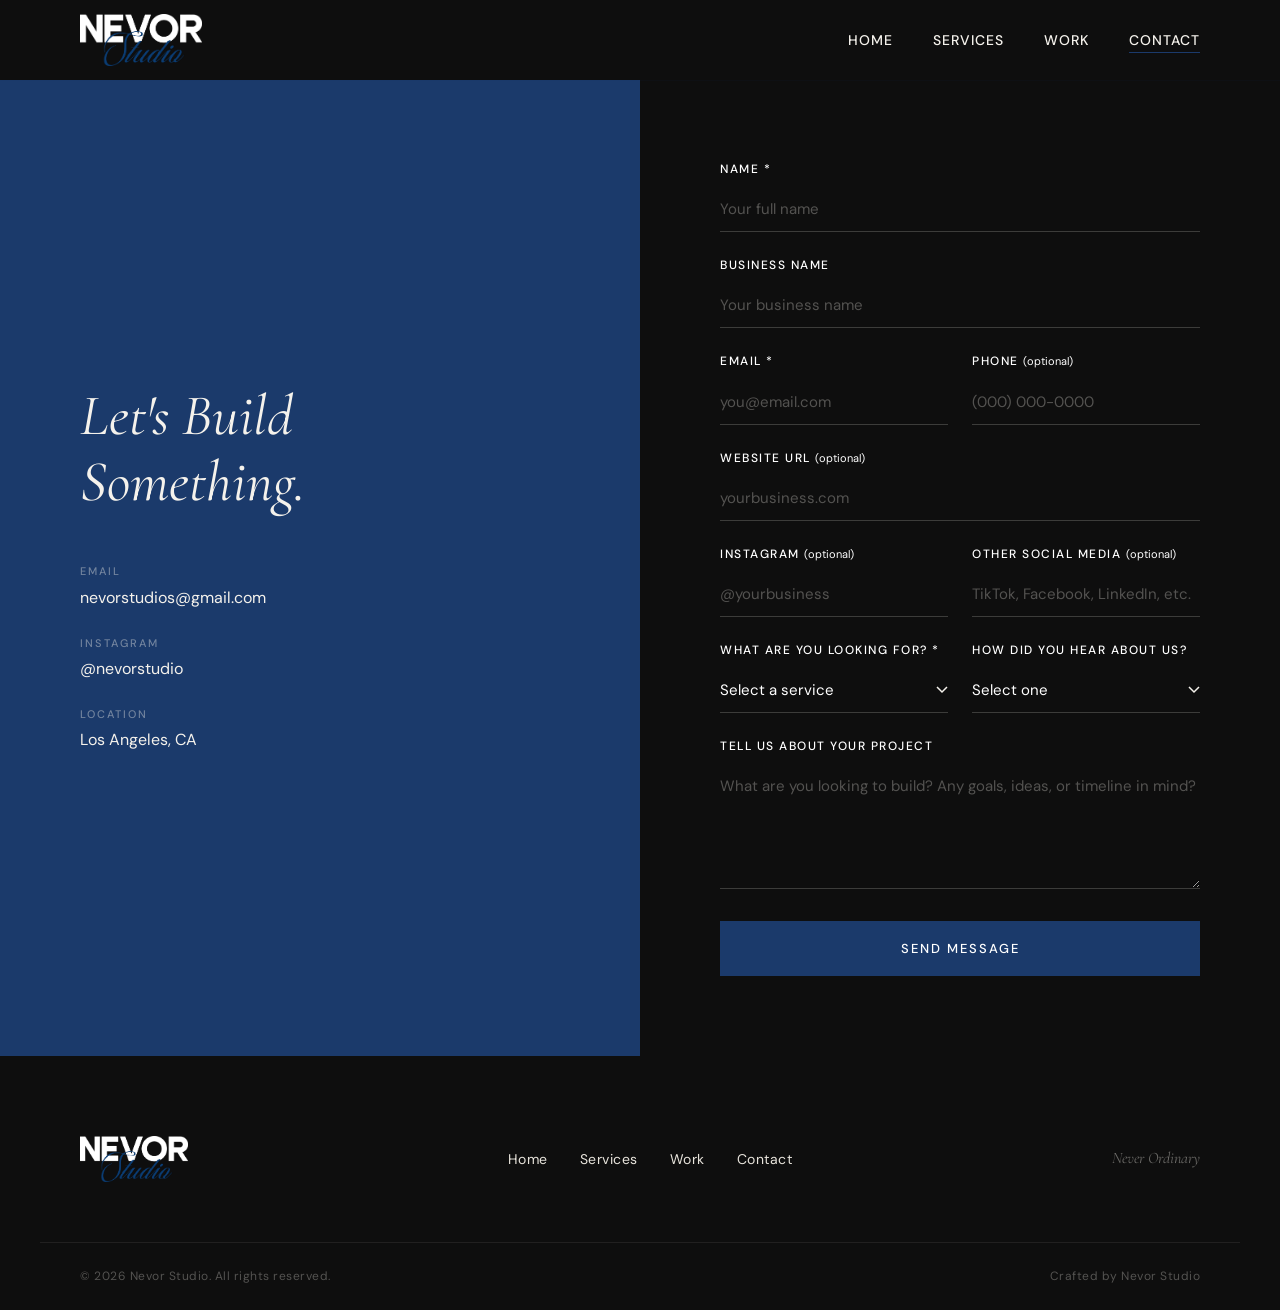
==== commit a9638b62: "Updated website" ====
--- a/contact.html
+++ b/contact.html
@@ -3,11 +3,71 @@
 <head>
     <meta charset="UTF-8">
     <meta name="viewport" content="width=device-width, initial-scale=1.0">
-    <title>Contact — NEVOR Studio</title>
+    <meta name="description" content="Get in touch with NEVOR Studio. We're based in Los Angeles, CA. Let's discuss your branding, web design, or content project.">
+    <meta name="theme-color" content="#000000">
+    <meta name="robots" content="index, follow">
+    <title>Contact — NEVOR Studio | Get in Touch</title>
+    
+    <!-- Open Graph Tags -->
+    <meta property="og:title" content="Contact — NEVOR Studio">
+    <meta property="og:description" content="Ready to start your project? Reach out to us. We're here to discuss your branding, web design, and digital growth goals.">
+    <meta property="og:type" content="website">
+    <meta property="og:url" content="https://nevor.studio/contact.html">
+    <meta property="og:image" content="https://nevor.studio/assets/nevor-logo.png">
+    <meta property="og:site_name" content="NEVOR Studio">
+    
+    <!-- Twitter Card Tags -->
+    <meta name="twitter:card" content="summary">
+    <meta name="twitter:title" content="Contact — NEVOR Studio">
+    <meta name="twitter:description" content="Get in touch with NEVOR Studio. Let's build something extraordinary together.">
+    <meta name="twitter:image" content="https://nevor.studio/assets/nevor-logo.png">
+    
+    <!-- Canonical URL -->
+    <link rel="canonical" href="https://nevor.studio/contact.html">
+    <link rel="icon" type="image/png" href="assets/nevor-studio-favicon.png?v=2">
+    
     <link rel="preconnect" href="https://fonts.googleapis.com">
     <link rel="preconnect" href="https://fonts.gstatic.com" crossorigin>
     <link href="https://fonts.googleapis.com/css2?family=Cormorant+Garamond:ital,wght@0,400;0,600;0,700;1,400;1,600;1,700&family=DM+Sans:ital,wght@0,400;0,500;0,700;1,400&display=swap" rel="stylesheet">
     <link rel="stylesheet" href="styles.css">
+    
+    <!-- JSON-LD Structured Data -->
+    <script type="application/ld+json">
+    {
+        "@context": "https://schema.org",
+        "@type": "ContactPage",
+        "name": "NEVOR Studio Contact",
+        "description": "Contact page for NEVOR Studio to inquire about branding, web design, and digital services",
+        "url": "https://nevor.studio/contact.html",
+        "mainEntity": {
+            "@type": "LocalBusiness",
+            "name": "NEVOR Studio",
+            "description": "Brand, web design, and content services for small businesses",
+            "image": "https://nevor.studio/assets/nevor-logo.png",
+            "logo": "https://nevor.studio/assets/nevor-logo.png",
+            "url": "https://nevor.studio/",
+            "email": "nevorstudios@gmail.com",
+            "address": {
+                "@type": "PostalAddress",
+                "streetAddress": "",
+                "addressLocality": "Los Angeles",
+                "addressRegion": "CA",
+                "postalCode": "",
+                "addressCountry": "US"
+            },
+            "sameAs": [
+                "https://www.instagram.com/nevorstudio",
+                "https://www.facebook.com/nevorstudio"
+            ],
+            "contactPoint": {
+                "@type": "ContactPoint",
+                "contactType": "Customer Service",
+                "email": "nevorstudios@gmail.com",
+                "url": "https://nevor.studio/contact.html"
+            }
+        }
+    }
+    </script>
 </head>
 <body>
 
@@ -49,7 +109,7 @@
                 <div class="contact-info">
                     <div class="contact-info-item">
                         <span class="contact-info-label">Email</span>
-                        <a href="mailto:hello@nevorstudio.com" class="contact-info-value">hello@nevorstudio.com</a>
+                        <a href="mailto:nevorstudios@gmail.com" class="contact-info-value">nevorstudios@gmail.com</a>
                     </div>
                     <div class="contact-info-item">
                         <span class="contact-info-label">Instagram</span>
@@ -63,15 +123,22 @@
             </div>
         </div>
         <div class="contact-right">
-            <form class="contact-form fade-in" action="#" method="POST">
+            <form class="contact-form fade-in" id="contactForm">
+                <div id="formStatus"></div>
+
+                <!-- Name -->
                 <div class="form-group">
                     <label for="name">Name *</label>
                     <input type="text" id="name" name="name" required placeholder="Your full name">
                 </div>
+
+                <!-- Business Name -->
                 <div class="form-group">
                     <label for="business">Business Name</label>
-                    <input type="text" id="business" name="business" placeholder="Your business name">
-                </div>
+                    <input type="text" id="business" name="business" placeholder="Your business name" spellcheck="false">
+                </div>
+
+                <!-- Email & Phone -->
                 <div class="form-row">
                     <div class="form-group">
                         <label for="email">Email *</label>
@@ -82,20 +149,56 @@
                         <input type="tel" id="phone" name="phone" placeholder="(000) 000-0000">
                     </div>
                 </div>
-                <div class="form-group">
-                    <label for="service">Service Interest</label>
-                    <select id="service" name="service">
-                        <option value="" disabled selected>Select a service</option>
-                        <option value="foundation">Foundation</option>
-                        <option value="digital-presence">Digital Presence</option>
-                        <option value="care-plan">Care Plan</option>
-                        <option value="not-sure">Not Sure</option>
-                    </select>
-                </div>
+
+                <!-- Website -->
+                <div class="form-group">
+                    <label for="website">Website URL <span class="optional">(optional)</span></label>
+                    <input type="text" id="website" name="website" placeholder="yourbusiness.com">
+                </div>
+
+                <!-- Social Media -->
+                <div class="form-row">
+                    <div class="form-group">
+                        <label for="instagram">Instagram <span class="optional">(optional)</span></label>
+                        <input type="text" id="instagram" name="instagram" placeholder="@yourbusiness">
+                    </div>
+                    <div class="form-group">
+                        <label for="other-social">Other Social Media <span class="optional">(optional)</span></label>
+                        <input type="text" id="other-social" name="other_social" placeholder="TikTok, Facebook, LinkedIn, etc.">
+                    </div>
+                </div>
+
+                <!-- Service Interest & Referral -->
+                <div class="form-row">
+                    <div class="form-group">
+                        <label for="service">What are you looking for? *</label>
+                        <select id="service" name="service" required>
+                            <option value="" disabled selected>Select a service</option>
+                            <option value="branding">Branding</option>
+                            <option value="website">Website</option>
+                            <option value="full-digital-presence">Full Digital Presence</option>
+                            <option value="ongoing-support">Ongoing Support</option>
+                            <option value="not-sure">Not Sure Yet</option>
+                        </select>
+                    </div>
+                    <div class="form-group">
+                        <label for="referral">How did you hear about us?</label>
+                        <select id="referral" name="referral">
+                            <option value="" disabled selected>Select one</option>
+                            <option value="instagram">Instagram</option>
+                            <option value="google">Google</option>
+                            <option value="referral">Referral</option>
+                            <option value="other">Other</option>
+                        </select>
+                    </div>
+                </div>
+
+                <!-- Project Details -->
                 <div class="form-group">
                     <label for="message">Tell us about your project</label>
-                    <textarea id="message" name="message" rows="5" placeholder="What are you looking to build? Any timeline or budget in mind?"></textarea>
-                </div>
+                    <textarea id="message" name="message" rows="5" placeholder="What are you looking to build? Any goals, ideas, or timeline in mind?"></textarea>
+                </div>
+
                 <button type="submit" class="btn btn-submit">Send Message</button>
             </form>
         </div>
@@ -125,4 +228,4 @@
 
     <script src="main.js"></script>
 </body>
-</html>
+</html>
--- a/styles.css
+++ b/styles.css
@@ -2041,6 +2041,30 @@
     border-bottom-color: var(--navy);
 }
 
+/* Override autofill background color */
+.contact-form input:-webkit-autofill,
+.contact-form input:-webkit-autofill:hover,
+.contact-form input:-webkit-autofill:focus,
+.contact-form input:-webkit-autofill:active {
+    -webkit-box-shadow: 0 0 0 30px var(--dark) inset !important;
+    -webkit-text-fill-color: var(--white) !important;
+    border-bottom-color: rgba(245, 242, 236, 0.2) !important;
+}
+
+.contact-form input:-webkit-autofill:focus {
+    border-bottom-color: var(--navy) !important;
+}
+
+/* Remove spell-check red underline styling */
+.contact-form input::-webkit-spelling-error-underline {
+    text-decoration-color: transparent;
+    text-decoration-style: none;
+}
+
+.contact-form input::spelling {
+    color: var(--white);
+}
+
 .contact-form input::placeholder,
 .contact-form textarea::placeholder {
     color: rgba(245, 242, 236, 0.3);
@@ -2086,6 +2110,32 @@
     letter-spacing: 0;
     color: var(--navy);
     font-weight: 500;
+}
+
+/* Form Status Message */
+#formStatus {
+    display: none;
+    padding: 16px;
+    border-radius: 4px;
+    margin-bottom: 24px;
+    font-family: var(--font-sans);
+    font-size: 15px;
+    line-height: 1.6;
+    text-align: center;
+}
+
+#formStatus.success {
+    display: block;
+    background-color: rgba(27, 58, 107, 0.15);
+    color: rgba(245, 242, 236, 0.9);
+    border: 1px solid rgba(27, 58, 107, 0.3);
+}
+
+#formStatus.error {
+    display: block;
+    background-color: rgba(220, 53, 69, 0.15);
+    color: rgba(220, 53, 69, 0.9);
+    border: 1px solid rgba(220, 53, 69, 0.3);
 }
 
 /* ============================================
@@ -2156,6 +2206,10 @@
         padding: 0 24px;
     }
 
+    .hero-logo {
+        max-width: 280px;
+    }
+
     .intro {
         padding: 80px 0;
     }
